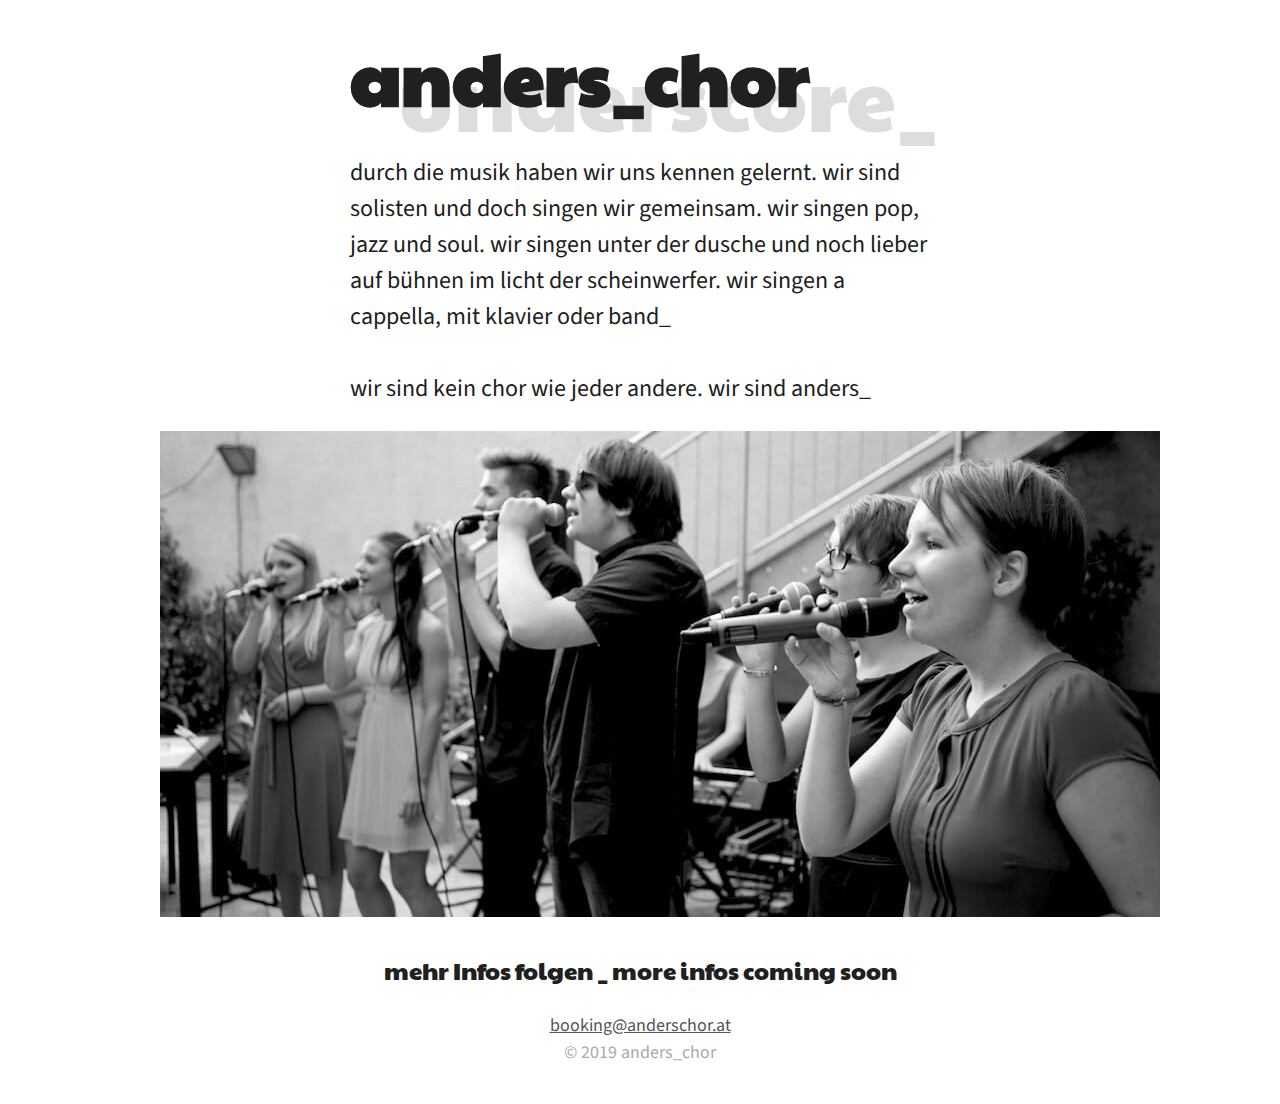
==== _coming-soon/index.html @ 67d32b9b "add coming soon page" ====
<!DOCTYPE html>
<html>
  <head>
    <meta charset="utf-8" />
    <meta name="viewport" content="width=device-width, initial-scale=1.0" />
    <meta
      name="description"
      content="Das Vokalensemble anders_chor besteht aus sechs talentierten Sängerinnen und Sängern und singt Pop, Soul und Jazz bei unterschiedlichsten Anlässen."
    />
    <link
      rel="icon"
      type="image/png"
      href="./favicon-16x16.png"
      sizes="16x16"
    />
    <link
      rel="icon"
      type="image/png"
      href="./favicon-32x32.png"
      sizes="32x32"
    />
    <link rel="shortcut icon" href="./favicon.ico" type="image/x-icon" />
    <title>
      anders_chor _ das Vokalensemble für Konzertabende, Firmenfeiern,
      Hochzeiten und Taufen
    </title>
    <link
      href="https://fonts.googleapis.com/css?family=Paytone+One|Source+Sans+Pro&display=swap"
      rel="stylesheet"
    />
    <link href="./styles.css" rel="stylesheet" />
    <script src="./script.js"></script>
  </head>
  <body>
    <div class="content-wrapper">
      <div class="content-header">
        <h1 class="headline">anders_chor</h1>
        <span class="subheadline-h1" aria-hidden="true">underscore_</span>
      </div>
      <p>
        durch die musik haben wir uns kennen gelernt. wir sind solisten und doch
        singen wir gemeinsam. wir singen pop, jazz und soul. wir singen unter
        der dusche und noch lieber auf bühnen im licht der scheinwerfer. wir
        singen a cappella, mit klavier oder band_<br /><br />
        wir sind kein chor wie jeder andere. wir sind anders_
      </p>
      <p>
        <img
          src="./chor.jpg"
          alt="Magda, Teresa, Alex, Connor, Lydia, Lara – Vokal Oval"
          class="image-wide"
        />
      </p>
      <p class="comingsoon">mehr Infos folgen _ more infos coming soon</p>
      <footer class="footer">
        <p>
          <a href="mailto:booking@anderschor.at">booking@anderschor.at</a>
          <br />
          &copy; 2019 anders_chor
        </p>
      </footer>
    </div>
  </body>
</html>
---- _coming-soon/styles.css ----
*,
*:before,
*:after {
  box-sizing: border-box;
}
body {
  margin: 0;
  padding: 0;
  font-family: "Source Sans Pro", sans-serif;
  font-size: 18px;
  line-height: 1.5;
  color: #202020;
}
h1 {
  font-size: 42px; /* font size fallback */
  font-size: 12vw;
}
img {
  max-width: 100%;
}
a {
  color: #555;
  text-decoration: underline;
}
a:hover {
  text-decoration: none;
}

.content-wrapper {
  padding: 20px;
}

.content-header {
  position: relative;
}
.headline {
  font-family: "Paytone One", sans-serif;
  position: relative;
  z-index: 5;
  margin: 0;
}
.subheadline-h1 {
  font-family: "Paytone One", sans-serif;
  font-size: 44px; /* font size fallback */
  font-size: 13vw;
  color: #ddd;
  position: absolute;
  top: 8vw;
  left: 2vw;
  z-index: 3;
  line-height: 1;
}
.comingsoon {
  font-family: "Paytone One", sans-serif;
  text-align: center;
}
.footer {
  text-align: center;
  color: #aaa;
  font-size: 18px;
}

@media screen and (min-width: 620px) {
  body {
    font-size: 24px;
  }

  .content-wrapper {
    max-width: 620px;
    margin: 0 auto;
  }

  h1 {
    font-size: 74px;
  }

  .subheadline-h1 {
    font-size: 90px;
    left: 1rem;
    top: 30px;
  }
}

@media screen and (min-width: 1000px) {
  h1 {
    font-size: 74px;
  }

  .subheadline-h1 {
    font-size: 90px;
    left: 3rem;
    top: 30px;
  }
  .image-wide {
    width: 1000px;
    max-width: 1000px;
    margin-left: -190px;
  }
}
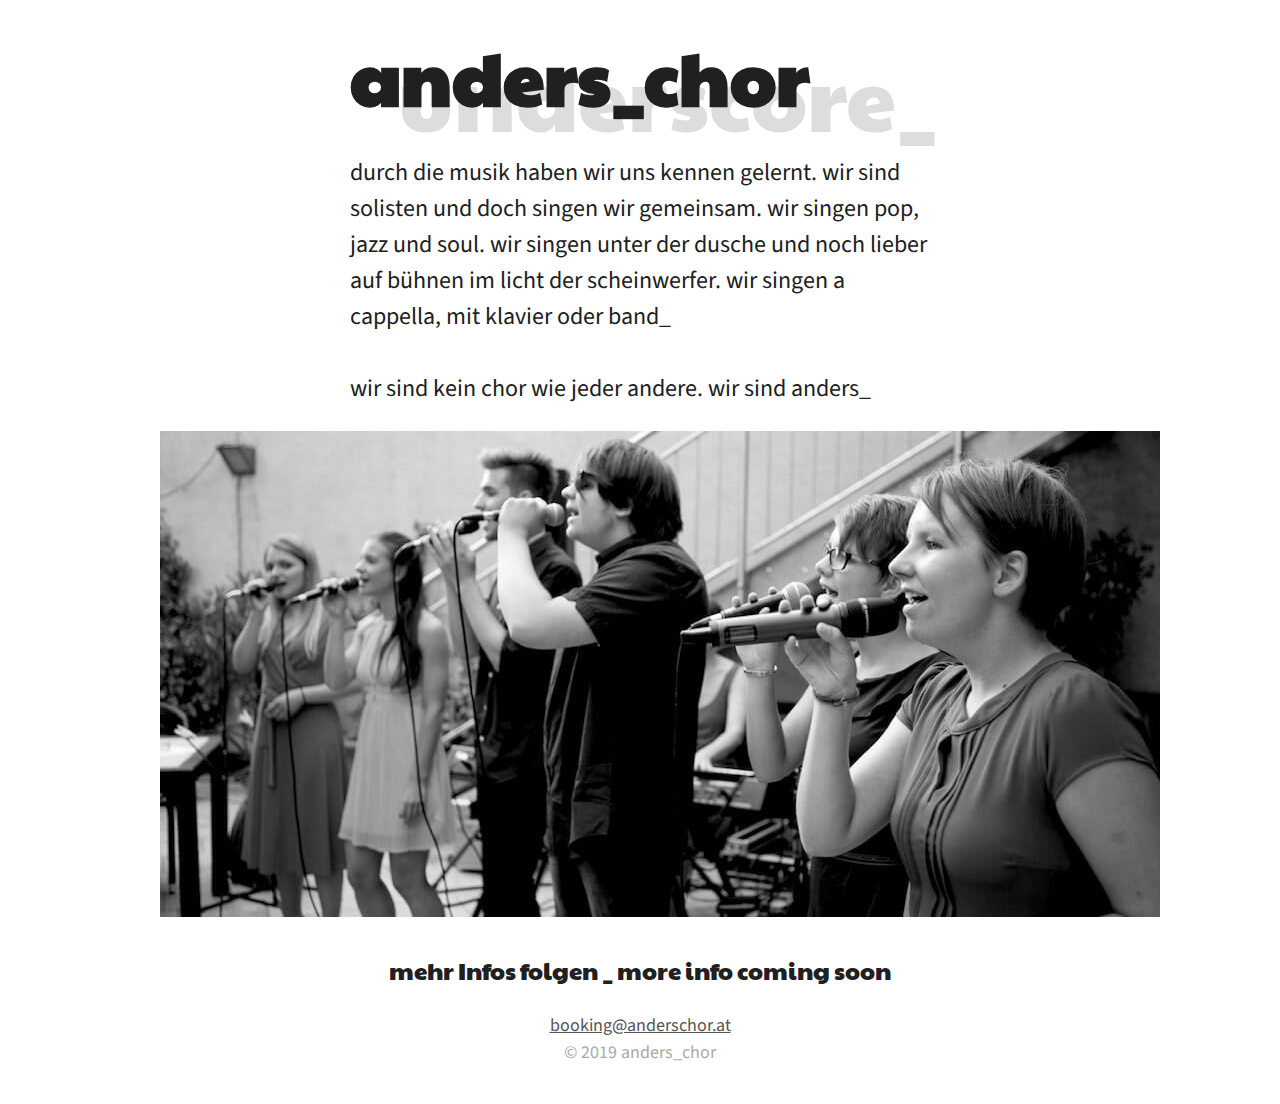
==== commit eee6336f: "fix typo" ====
--- a/_coming-soon/index.html
+++ b/_coming-soon/index.html
@@ -51,7 +51,7 @@
           class="image-wide"
         />
       </p>
-      <p class="comingsoon">mehr Infos folgen _ more infos coming soon</p>
+      <p class="comingsoon">mehr Infos folgen _ more info coming soon</p>
       <footer class="footer">
         <p>
           <a href="mailto:booking@anderschor.at">booking@anderschor.at</a>
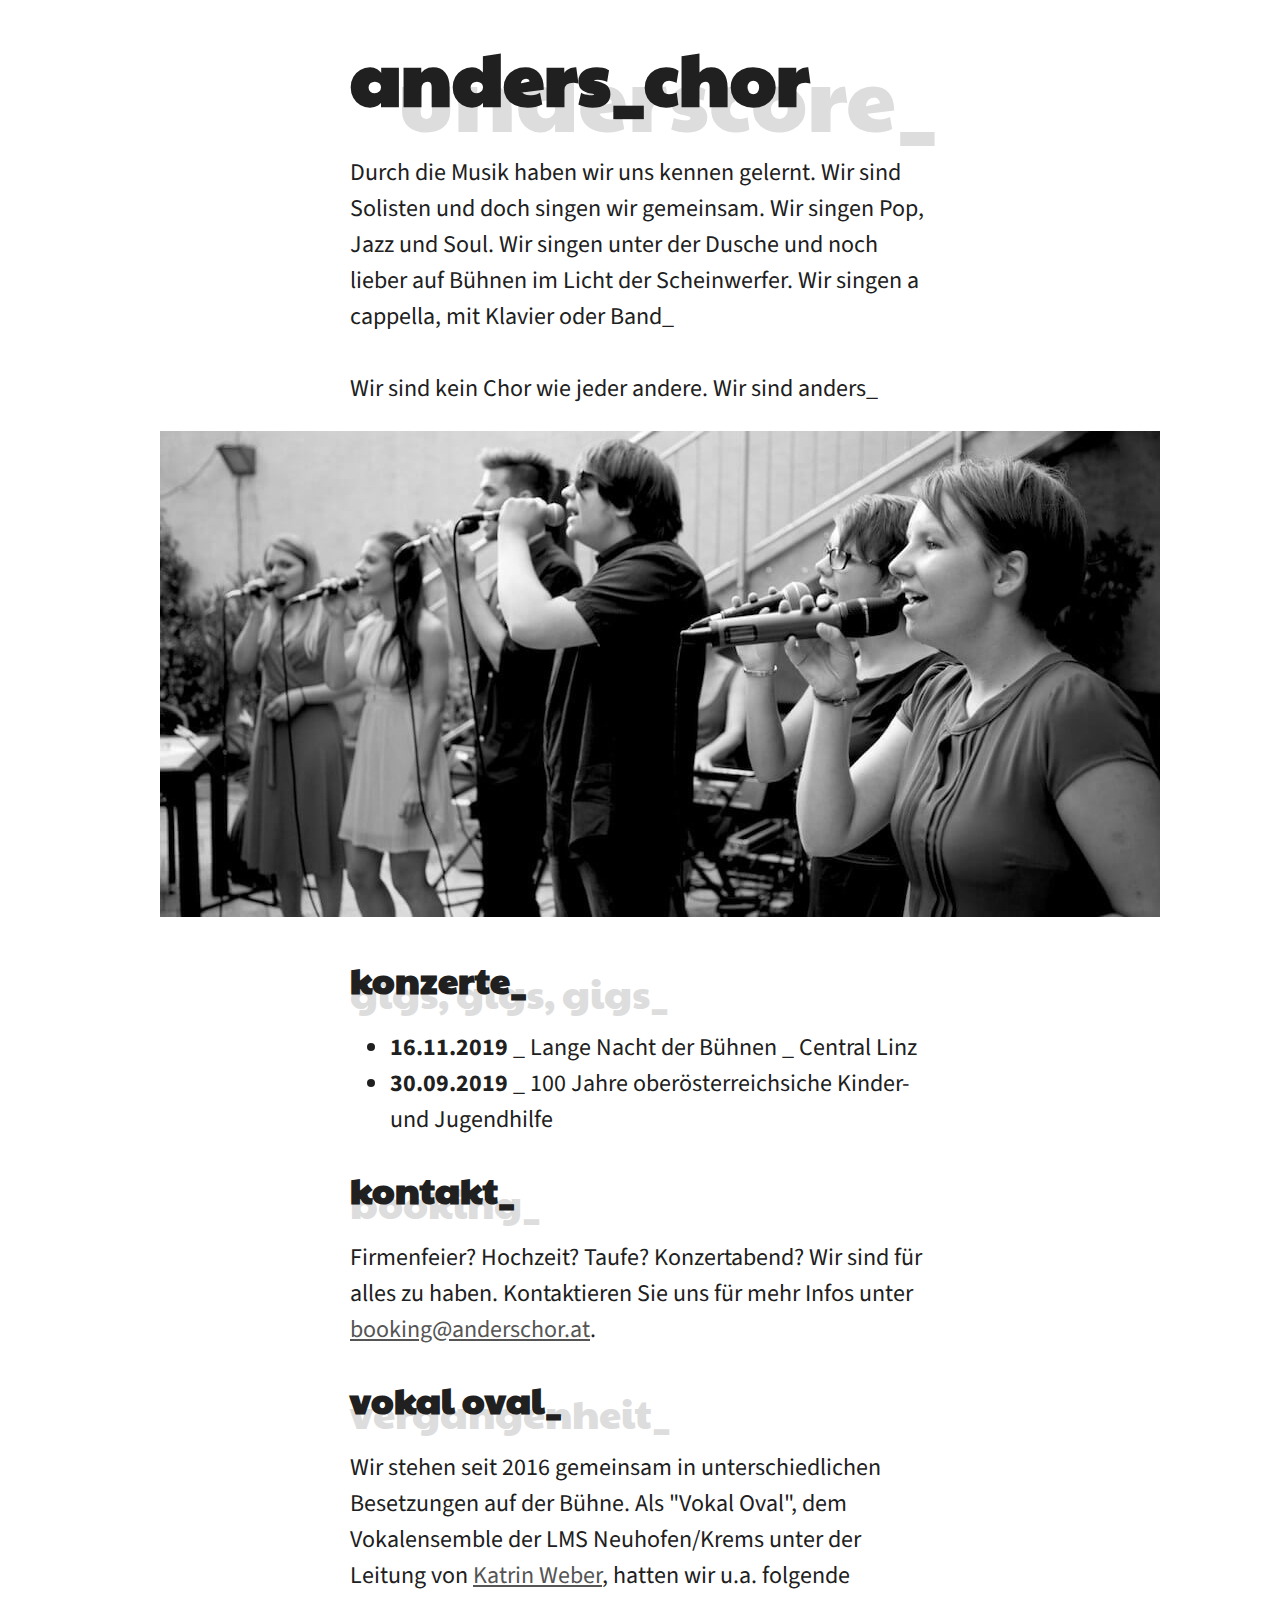
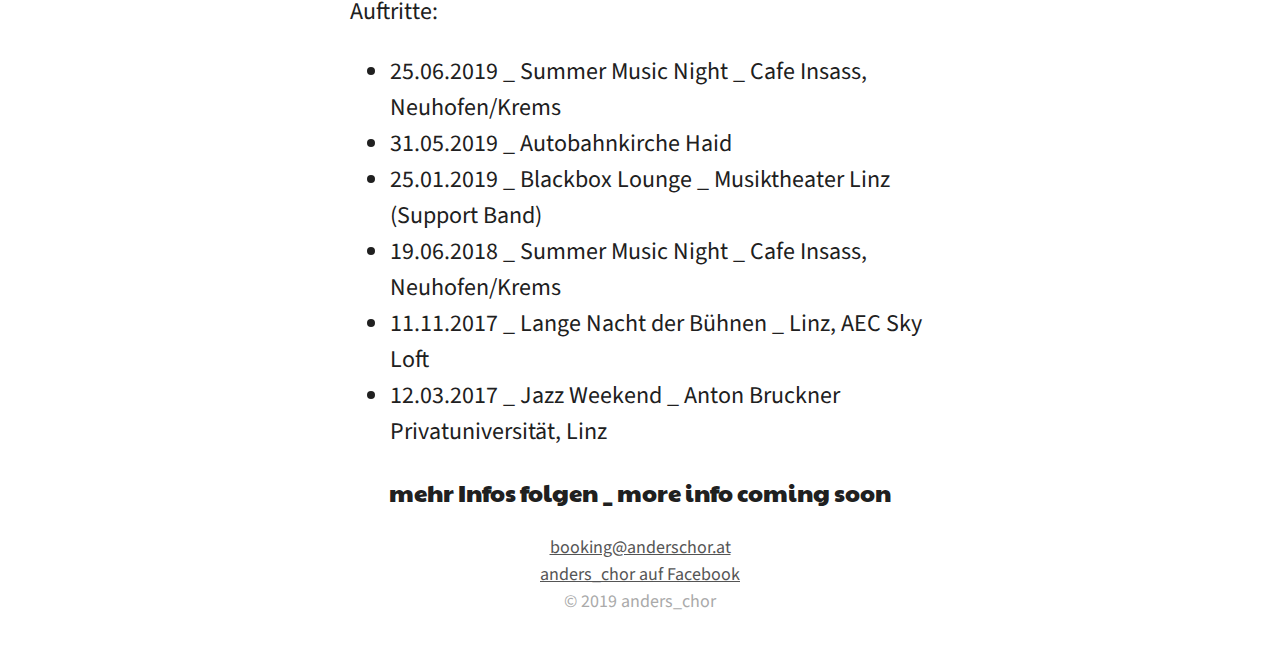
==== commit e640053d: "update coming soon page" ====
--- a/_coming-soon/index.html
+++ b/_coming-soon/index.html
@@ -1,64 +1,89 @@
 <!DOCTYPE html>
 <html>
-  <head>
-    <meta charset="utf-8" />
-    <meta name="viewport" content="width=device-width, initial-scale=1.0" />
-    <meta
-      name="description"
-      content="Das Vokalensemble anders_chor besteht aus sechs talentierten Sängerinnen und Sängern und singt Pop, Soul und Jazz bei unterschiedlichsten Anlässen."
-    />
-    <link
-      rel="icon"
-      type="image/png"
-      href="./favicon-16x16.png"
-      sizes="16x16"
-    />
-    <link
-      rel="icon"
-      type="image/png"
-      href="./favicon-32x32.png"
-      sizes="32x32"
-    />
-    <link rel="shortcut icon" href="./favicon.ico" type="image/x-icon" />
-    <title>
-      anders_chor _ das Vokalensemble für Konzertabende, Firmenfeiern,
-      Hochzeiten und Taufen
-    </title>
-    <link
-      href="https://fonts.googleapis.com/css?family=Paytone+One|Source+Sans+Pro&display=swap"
-      rel="stylesheet"
-    />
-    <link href="./styles.css" rel="stylesheet" />
-    <script src="./script.js"></script>
-  </head>
-  <body>
-    <div class="content-wrapper">
-      <div class="content-header">
-        <h1 class="headline">anders_chor</h1>
-        <span class="subheadline-h1" aria-hidden="true">underscore_</span>
-      </div>
+
+<head>
+  <meta charset="utf-8" />
+  <meta name="viewport" content="width=device-width, initial-scale=1.0" />
+  <meta name="description"
+    content="Das Vokalensemble anders_chor besteht aus sechs talentierten Sängerinnen und Sängern und singt Pop, Soul und Jazz bei unterschiedlichsten Anlässen." />
+  <link rel="icon" type="image/png" href="./favicon-16x16.png" sizes="16x16" />
+  <link rel="icon" type="image/png" href="./favicon-32x32.png" sizes="32x32" />
+  <link rel="shortcut icon" href="./favicon.ico" type="image/x-icon" />
+  <title>
+    anders_chor _ das Vokalensemble für Konzertabende, Firmenfeiern,
+    Hochzeiten und Taufen
+  </title>
+  <link href="https://fonts.googleapis.com/css?family=Paytone+One|Source+Sans+Pro&display=swap" rel="stylesheet" />
+  <link href="./styles.css" rel="stylesheet" />
+</head>
+
+<body>
+  <div class="content-wrapper">
+    <div class="content-header">
+      <h1 class="headline">anders_chor</h1>
+      <span class="subheadline-h1" aria-hidden="true">underscore_</span>
+    </div>
+    <p>
+      Durch die Musik haben wir uns kennen gelernt. Wir sind Solisten und doch
+      singen wir gemeinsam. Wir singen Pop, Jazz und Soul. Wir singen unter
+      der Dusche und noch lieber auf Bühnen im Licht der Scheinwerfer. Wir
+      singen a cappella, mit Klavier oder Band_<br /><br />
+      Wir sind kein Chor wie jeder andere. Wir sind anders_
+    </p>
+    <p>
+      <img src="./chor.jpg" alt="Magda, Teresa, Alex, Connor, Lydia, Lara – Vokal Oval" class="image-wide" />
+    </p>
+    <div class="content-header">
+      <h2 class="headline">konzerte_</h2>
+      <span class="subheadline-h2 hide-sm" aria-hidden="true">gigs, gigs, gigs_</span>
+      <span class="subheadline-h2 hide-lg" aria-hidden="true">gigs_</span>
+    </div>
+    <ul>
+      <li><strong>16.11.2019</strong> _ Lange Nacht der Bühnen _ Central Linz</li>
+      <li>
+        <strong>30.09.2019</strong> _ 100 Jahre oberösterreichsiche Kinder-
+        und Jugendhilfe
+      </li>
+    </ul>
+    <div class="content-header">
+      <h2 class="headline">kontakt_</h2>
+      <span class="subheadline-h2" aria-hidden="true">booking_</span>
+    </div>
+    <p>
+      Firmenfeier? Hochzeit? Taufe? Konzertabend? Wir sind für alles zu haben.
+      Kontaktieren Sie uns für mehr Infos unter <a href="mailto:booking@anderschor.at">booking@anderschor.at</a>.
+    </p>
+    <div class="content-header">
+      <h2 class="headline">vokal oval_</h2>
+      <span class="subheadline-h2 hide-sm" aria-hidden="true">vergangenheit_</span>
+      <span class="subheadline-h2 hide-lg" aria-hidden="true">vergangen_</span>
+    </div>
+    <p>
+      Wir stehen seit 2016 gemeinsam in unterschiedlichen Besetzungen auf der
+      Bühne. Als "Vokal Oval", dem Vokalensemble der LMS Neuhofen/Krems unter der Leitung von <a
+        href="http://www.katrinweber.net/" target="_blank" rel="noopener noreferrer">Katrin Weber</a>,
+      hatten wir u.a. folgende Auftritte:
+    </p>
+    <ul>
+      <li>25.06.2019 _ Summer Music Night _ Cafe Insass, Neuhofen/Krems</li>
+      <li>31.05.2019 _ Autobahnkirche Haid</li>
+      <li>25.01.2019 _ Blackbox Lounge _ Musiktheater Linz (Support Band)</li>
+      <li>19.06.2018 _ Summer Music Night _ Cafe Insass, Neuhofen/Krems</li>
+      <li>11.11.2017 _ Lange Nacht der Bühnen _ Linz, AEC Sky Loft</li>
+      <li>
+        12.03.2017 _ Jazz Weekend _ Anton Bruckner Privatuniversität, Linz
+      </li>
+    </ul>
+    <p class="comingsoon">mehr Infos folgen _ more info coming soon</p>
+    <footer class="footer">
       <p>
-        durch die musik haben wir uns kennen gelernt. wir sind solisten und doch
-        singen wir gemeinsam. wir singen pop, jazz und soul. wir singen unter
-        der dusche und noch lieber auf bühnen im licht der scheinwerfer. wir
-        singen a cappella, mit klavier oder band_<br /><br />
-        wir sind kein chor wie jeder andere. wir sind anders_
+        <a href="mailto:booking@anderschor.at">booking@anderschor.at</a>
+        <br />
+        <a href="https://www.facebook.com/anderschor/" rel="noopener noreferrer">anders_chor auf Facebook</a><br />
+        &copy; 2019 anders_chor
       </p>
-      <p>
-        <img
-          src="./chor.jpg"
-          alt="Magda, Teresa, Alex, Connor, Lydia, Lara – Vokal Oval"
-          class="image-wide"
-        />
-      </p>
-      <p class="comingsoon">mehr Infos folgen _ more info coming soon</p>
-      <footer class="footer">
-        <p>
-          <a href="mailto:booking@anderschor.at">booking@anderschor.at</a>
-          <br />
-          &copy; 2019 anders_chor
-        </p>
-      </footer>
-    </div>
-  </body>
-</html>
+    </footer>
+  </div>
+</body>
+
+</html>--- a/_coming-soon/styles.css
+++ b/_coming-soon/styles.css
@@ -50,6 +50,15 @@
   z-index: 3;
   line-height: 1;
 }
+.subheadline-h2 {
+  font-family: "Paytone One", sans-serif;
+  font-size: 35px;
+  color: #ddd;
+  position: absolute;
+  top: 10px;
+  z-index: 3;
+  line-height: 1;
+}
 .comingsoon {
   font-family: "Paytone One", sans-serif;
   text-align: center;
@@ -58,6 +67,10 @@
   text-align: center;
   color: #aaa;
   font-size: 18px;
+}
+
+.hide-sm {
+  display: none;
 }
 
 @media screen and (min-width: 620px) {
@@ -79,6 +92,17 @@
     left: 1rem;
     top: 30px;
   }
+  .subheadline-h2 {
+    font-size: 40px;
+    top: 20px;
+  }
+
+  .hide-sm {
+    display: block;
+  }
+  .hide-lg {
+    display: none;
+  }
 }
 
 @media screen and (min-width: 1000px) {
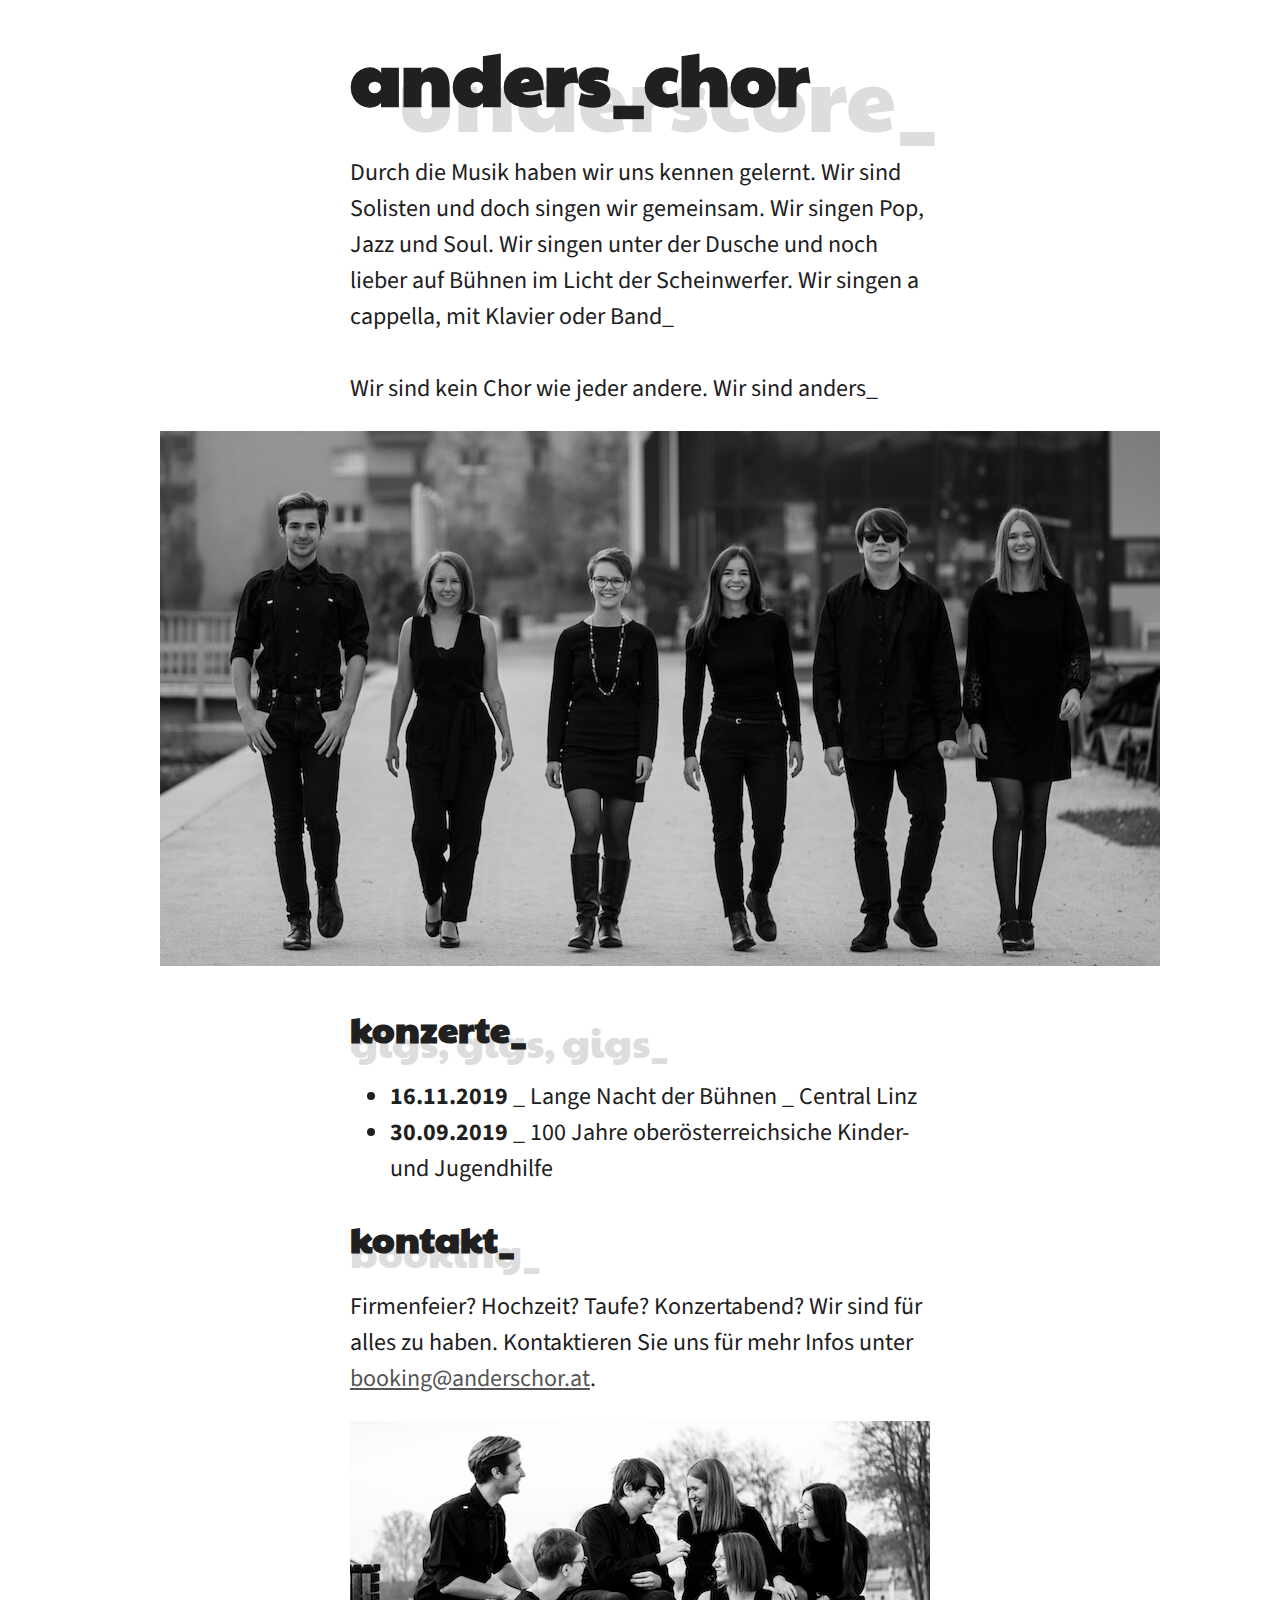
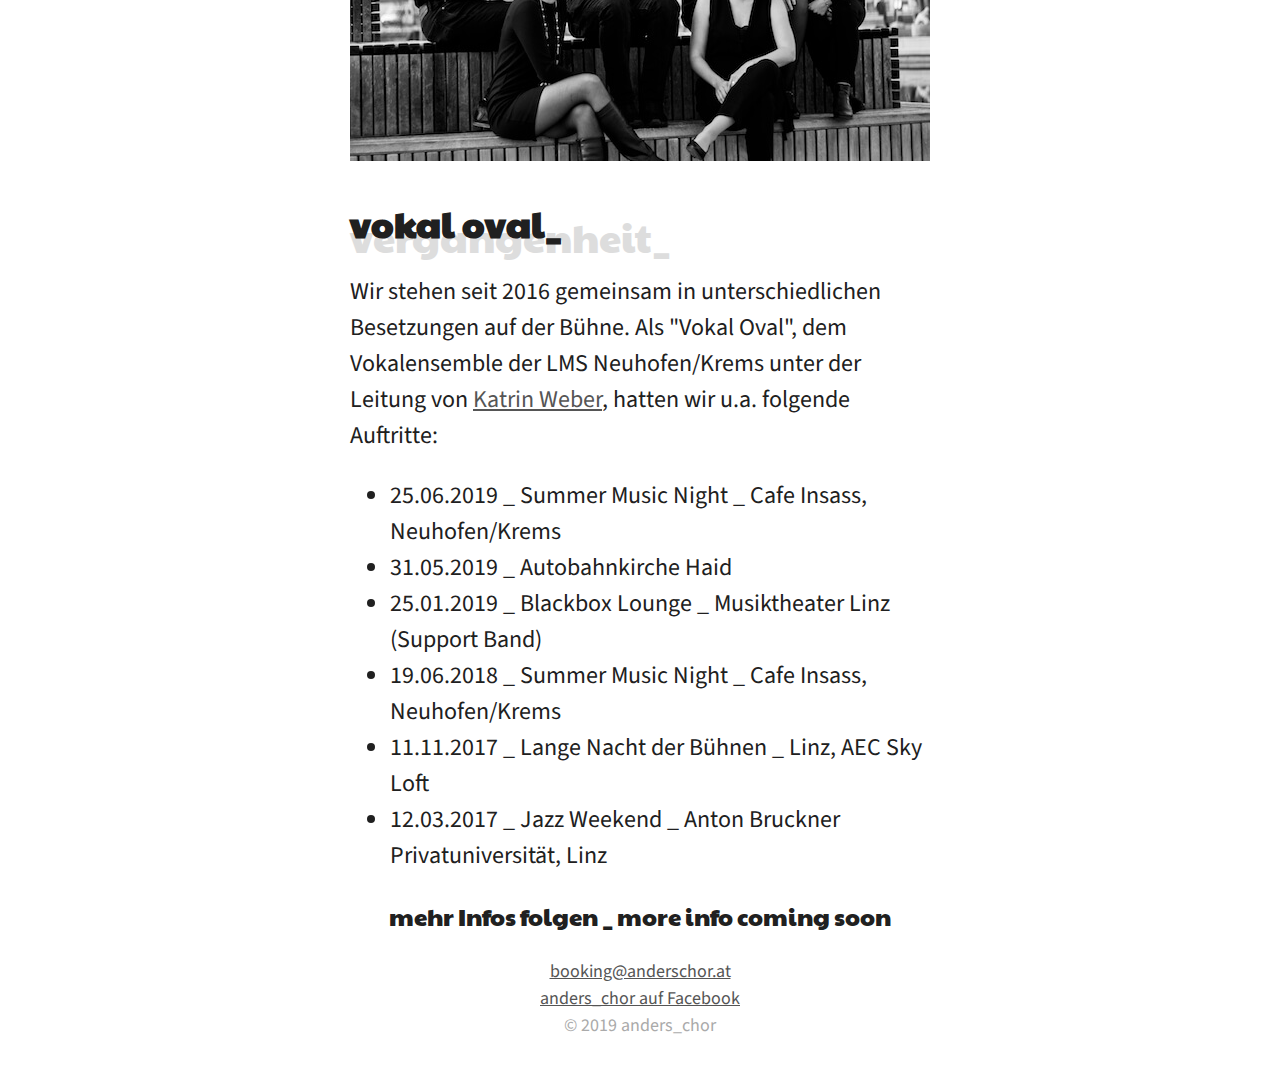
==== commit 5d20a869: "added new photos" ====
--- a/_coming-soon/index.html
+++ b/_coming-soon/index.html
@@ -1,89 +1,147 @@
 <!DOCTYPE html>
 <html>
+  <head>
+    <meta charset="utf-8" />
+    <meta name="viewport" content="width=device-width, initial-scale=1.0" />
+    <meta
+      name="description"
+      content="Das Vokalensemble anders_chor besteht aus sechs talentierten Sängerinnen und Sängern und singt Pop, Soul und Jazz bei unterschiedlichsten Anlässen."
+    />
+    <meta
+      property="og:title"
+      content="anders_chor – das Vokalensemble für Konzertabende, Firmenfeiern,
+      Hochzeiten und Taufen"
+    />
+    <meta
+      property="og:description"
+      content="Das Vokalensemble anders_chor besteht aus sechs talentierten Sängerinnen und Sängern und singt Pop, Soul und Jazz bei unterschiedlichsten Anlässen."
+    />
+    <meta property="og:url" content="https://www.anderschor.at" />
+    <meta property="og:type" content="website" />
+    <meta
+      property="og:image"
+      content="https://www.anderschor.at/anders-chor.jpg"
+    />
+    <meta property="og:locale" content="de_AT" />
+    <meta name="twitter:card" content="summary_large_image" />
+    <link
+      rel="icon"
+      type="image/png"
+      href="./favicon-16x16.png"
+      sizes="16x16"
+    />
+    <link
+      rel="icon"
+      type="image/png"
+      href="./favicon-32x32.png"
+      sizes="32x32"
+    />
+    <link rel="shortcut icon" href="./favicon.ico" type="image/x-icon" />
+    <title>
+      anders_chor _ das Vokalensemble für Konzertabende, Firmenfeiern,
+      Hochzeiten und Taufen
+    </title>
+    <link
+      href="https://fonts.googleapis.com/css?family=Paytone+One|Source+Sans+Pro&display=swap"
+      rel="stylesheet"
+    />
+    <link href="./styles.css" rel="stylesheet" />
+  </head>
 
-<head>
-  <meta charset="utf-8" />
-  <meta name="viewport" content="width=device-width, initial-scale=1.0" />
-  <meta name="description"
-    content="Das Vokalensemble anders_chor besteht aus sechs talentierten Sängerinnen und Sängern und singt Pop, Soul und Jazz bei unterschiedlichsten Anlässen." />
-  <link rel="icon" type="image/png" href="./favicon-16x16.png" sizes="16x16" />
-  <link rel="icon" type="image/png" href="./favicon-32x32.png" sizes="32x32" />
-  <link rel="shortcut icon" href="./favicon.ico" type="image/x-icon" />
-  <title>
-    anders_chor _ das Vokalensemble für Konzertabende, Firmenfeiern,
-    Hochzeiten und Taufen
-  </title>
-  <link href="https://fonts.googleapis.com/css?family=Paytone+One|Source+Sans+Pro&display=swap" rel="stylesheet" />
-  <link href="./styles.css" rel="stylesheet" />
-</head>
-
-<body>
-  <div class="content-wrapper">
-    <div class="content-header">
-      <h1 class="headline">anders_chor</h1>
-      <span class="subheadline-h1" aria-hidden="true">underscore_</span>
+  <body>
+    <div class="content-wrapper">
+      <div class="content-header">
+        <h1 class="headline">anders_chor</h1>
+        <span class="subheadline-h1" aria-hidden="true">underscore_</span>
+      </div>
+      <p>
+        Durch die Musik haben wir uns kennen gelernt. Wir sind Solisten und doch
+        singen wir gemeinsam. Wir singen Pop, Jazz und Soul. Wir singen unter
+        der Dusche und noch lieber auf Bühnen im Licht der Scheinwerfer. Wir
+        singen a cappella, mit Klavier oder Band_<br /><br />
+        Wir sind kein Chor wie jeder andere. Wir sind anders_
+      </p>
+      <p>
+        <img
+          src="./anders-chor.jpg"
+          alt="Alex, Lara, Lydia, Teresa, Connor, Amelie - anders_chor"
+          class="image-wide"
+        />
+      </p>
+      <div class="content-header">
+        <h2 class="headline">konzerte_</h2>
+        <span class="subheadline-h2 hide-sm" aria-hidden="true"
+          >gigs, gigs, gigs_</span
+        >
+        <span class="subheadline-h2 hide-lg" aria-hidden="true">gigs_</span>
+      </div>
+      <ul>
+        <li>
+          <strong>16.11.2019</strong> _ Lange Nacht der Bühnen _ Central Linz
+        </li>
+        <li>
+          <strong>30.09.2019</strong> _ 100 Jahre oberösterreichsiche Kinder-
+          und Jugendhilfe
+        </li>
+      </ul>
+      <div class="content-header">
+        <h2 class="headline">kontakt_</h2>
+        <span class="subheadline-h2" aria-hidden="true">booking_</span>
+      </div>
+      <p>
+        Firmenfeier? Hochzeit? Taufe? Konzertabend? Wir sind für alles zu haben.
+        Kontaktieren Sie uns für mehr Infos unter
+        <a href="mailto:booking@anderschor.at">booking@anderschor.at</a>.
+      </p>
+      <p>
+        <img
+          src="./anders-chor-talking.jpg"
+          alt="Alex, Lara, Lydia, Teresa, Connor, Amelie - anders_chor"
+        />
+      </p>
+      <div class="content-header">
+        <h2 class="headline">vokal oval_</h2>
+        <span class="subheadline-h2 hide-sm" aria-hidden="true"
+          >vergangenheit_</span
+        >
+        <span class="subheadline-h2 hide-lg" aria-hidden="true"
+          >vergangen_</span
+        >
+      </div>
+      <p>
+        Wir stehen seit 2016 gemeinsam in unterschiedlichen Besetzungen auf der
+        Bühne. Als "Vokal Oval", dem Vokalensemble der LMS Neuhofen/Krems unter
+        der Leitung von
+        <a
+          href="http://www.katrinweber.net/"
+          target="_blank"
+          rel="noopener noreferrer"
+          >Katrin Weber</a
+        >, hatten wir u.a. folgende Auftritte:
+      </p>
+      <ul>
+        <li>25.06.2019 _ Summer Music Night _ Cafe Insass, Neuhofen/Krems</li>
+        <li>31.05.2019 _ Autobahnkirche Haid</li>
+        <li>25.01.2019 _ Blackbox Lounge _ Musiktheater Linz (Support Band)</li>
+        <li>19.06.2018 _ Summer Music Night _ Cafe Insass, Neuhofen/Krems</li>
+        <li>11.11.2017 _ Lange Nacht der Bühnen _ Linz, AEC Sky Loft</li>
+        <li>
+          12.03.2017 _ Jazz Weekend _ Anton Bruckner Privatuniversität, Linz
+        </li>
+      </ul>
+      <p class="comingsoon">mehr Infos folgen _ more info coming soon</p>
+      <footer class="footer">
+        <p>
+          <a href="mailto:booking@anderschor.at">booking@anderschor.at</a>
+          <br />
+          <a
+            href="https://www.facebook.com/anderschor/"
+            rel="noopener noreferrer"
+            >anders_chor auf Facebook</a
+          ><br />
+          &copy; 2019 anders_chor
+        </p>
+      </footer>
     </div>
-    <p>
-      Durch die Musik haben wir uns kennen gelernt. Wir sind Solisten und doch
-      singen wir gemeinsam. Wir singen Pop, Jazz und Soul. Wir singen unter
-      der Dusche und noch lieber auf Bühnen im Licht der Scheinwerfer. Wir
-      singen a cappella, mit Klavier oder Band_<br /><br />
-      Wir sind kein Chor wie jeder andere. Wir sind anders_
-    </p>
-    <p>
-      <img src="./chor.jpg" alt="Magda, Teresa, Alex, Connor, Lydia, Lara – Vokal Oval" class="image-wide" />
-    </p>
-    <div class="content-header">
-      <h2 class="headline">konzerte_</h2>
-      <span class="subheadline-h2 hide-sm" aria-hidden="true">gigs, gigs, gigs_</span>
-      <span class="subheadline-h2 hide-lg" aria-hidden="true">gigs_</span>
-    </div>
-    <ul>
-      <li><strong>16.11.2019</strong> _ Lange Nacht der Bühnen _ Central Linz</li>
-      <li>
-        <strong>30.09.2019</strong> _ 100 Jahre oberösterreichsiche Kinder-
-        und Jugendhilfe
-      </li>
-    </ul>
-    <div class="content-header">
-      <h2 class="headline">kontakt_</h2>
-      <span class="subheadline-h2" aria-hidden="true">booking_</span>
-    </div>
-    <p>
-      Firmenfeier? Hochzeit? Taufe? Konzertabend? Wir sind für alles zu haben.
-      Kontaktieren Sie uns für mehr Infos unter <a href="mailto:booking@anderschor.at">booking@anderschor.at</a>.
-    </p>
-    <div class="content-header">
-      <h2 class="headline">vokal oval_</h2>
-      <span class="subheadline-h2 hide-sm" aria-hidden="true">vergangenheit_</span>
-      <span class="subheadline-h2 hide-lg" aria-hidden="true">vergangen_</span>
-    </div>
-    <p>
-      Wir stehen seit 2016 gemeinsam in unterschiedlichen Besetzungen auf der
-      Bühne. Als "Vokal Oval", dem Vokalensemble der LMS Neuhofen/Krems unter der Leitung von <a
-        href="http://www.katrinweber.net/" target="_blank" rel="noopener noreferrer">Katrin Weber</a>,
-      hatten wir u.a. folgende Auftritte:
-    </p>
-    <ul>
-      <li>25.06.2019 _ Summer Music Night _ Cafe Insass, Neuhofen/Krems</li>
-      <li>31.05.2019 _ Autobahnkirche Haid</li>
-      <li>25.01.2019 _ Blackbox Lounge _ Musiktheater Linz (Support Band)</li>
-      <li>19.06.2018 _ Summer Music Night _ Cafe Insass, Neuhofen/Krems</li>
-      <li>11.11.2017 _ Lange Nacht der Bühnen _ Linz, AEC Sky Loft</li>
-      <li>
-        12.03.2017 _ Jazz Weekend _ Anton Bruckner Privatuniversität, Linz
-      </li>
-    </ul>
-    <p class="comingsoon">mehr Infos folgen _ more info coming soon</p>
-    <footer class="footer">
-      <p>
-        <a href="mailto:booking@anderschor.at">booking@anderschor.at</a>
-        <br />
-        <a href="https://www.facebook.com/anderschor/" rel="noopener noreferrer">anders_chor auf Facebook</a><br />
-        &copy; 2019 anders_chor
-      </p>
-    </footer>
-  </div>
-</body>
-
-</html>+  </body>
+</html>
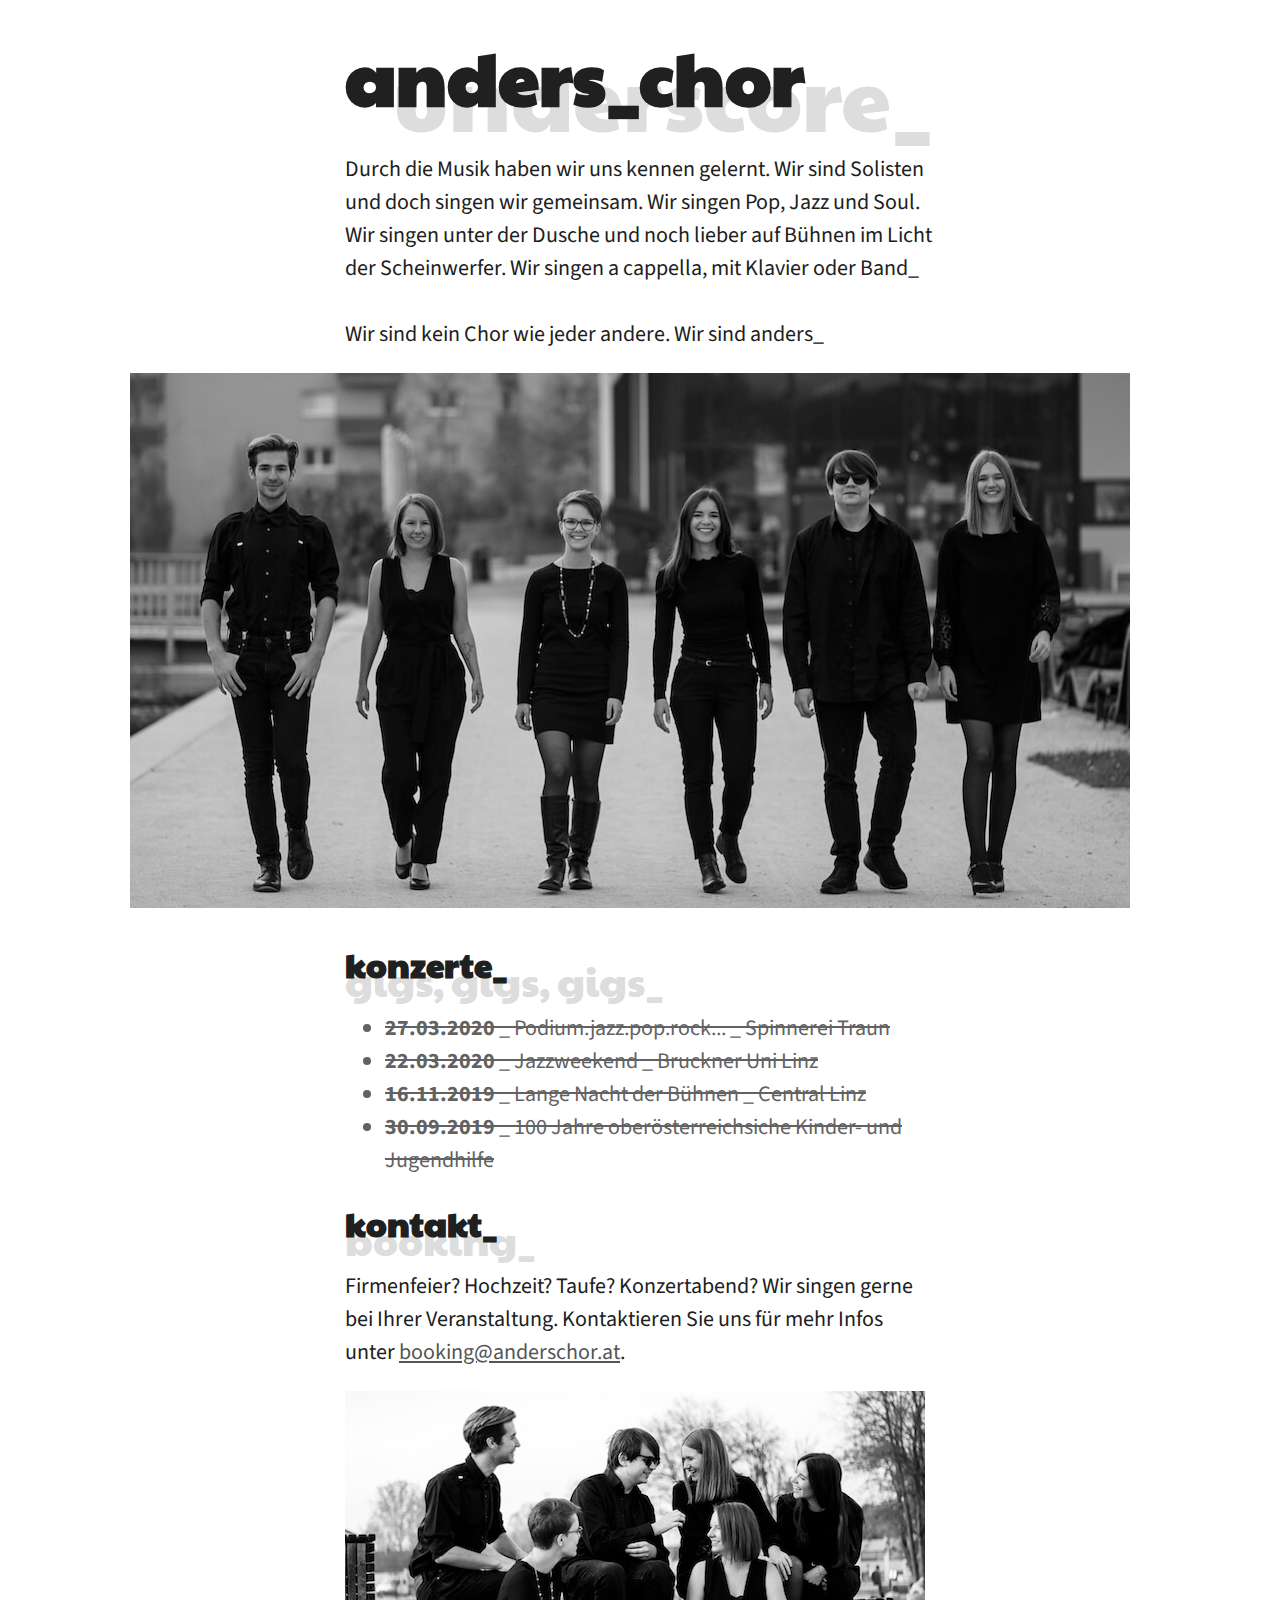
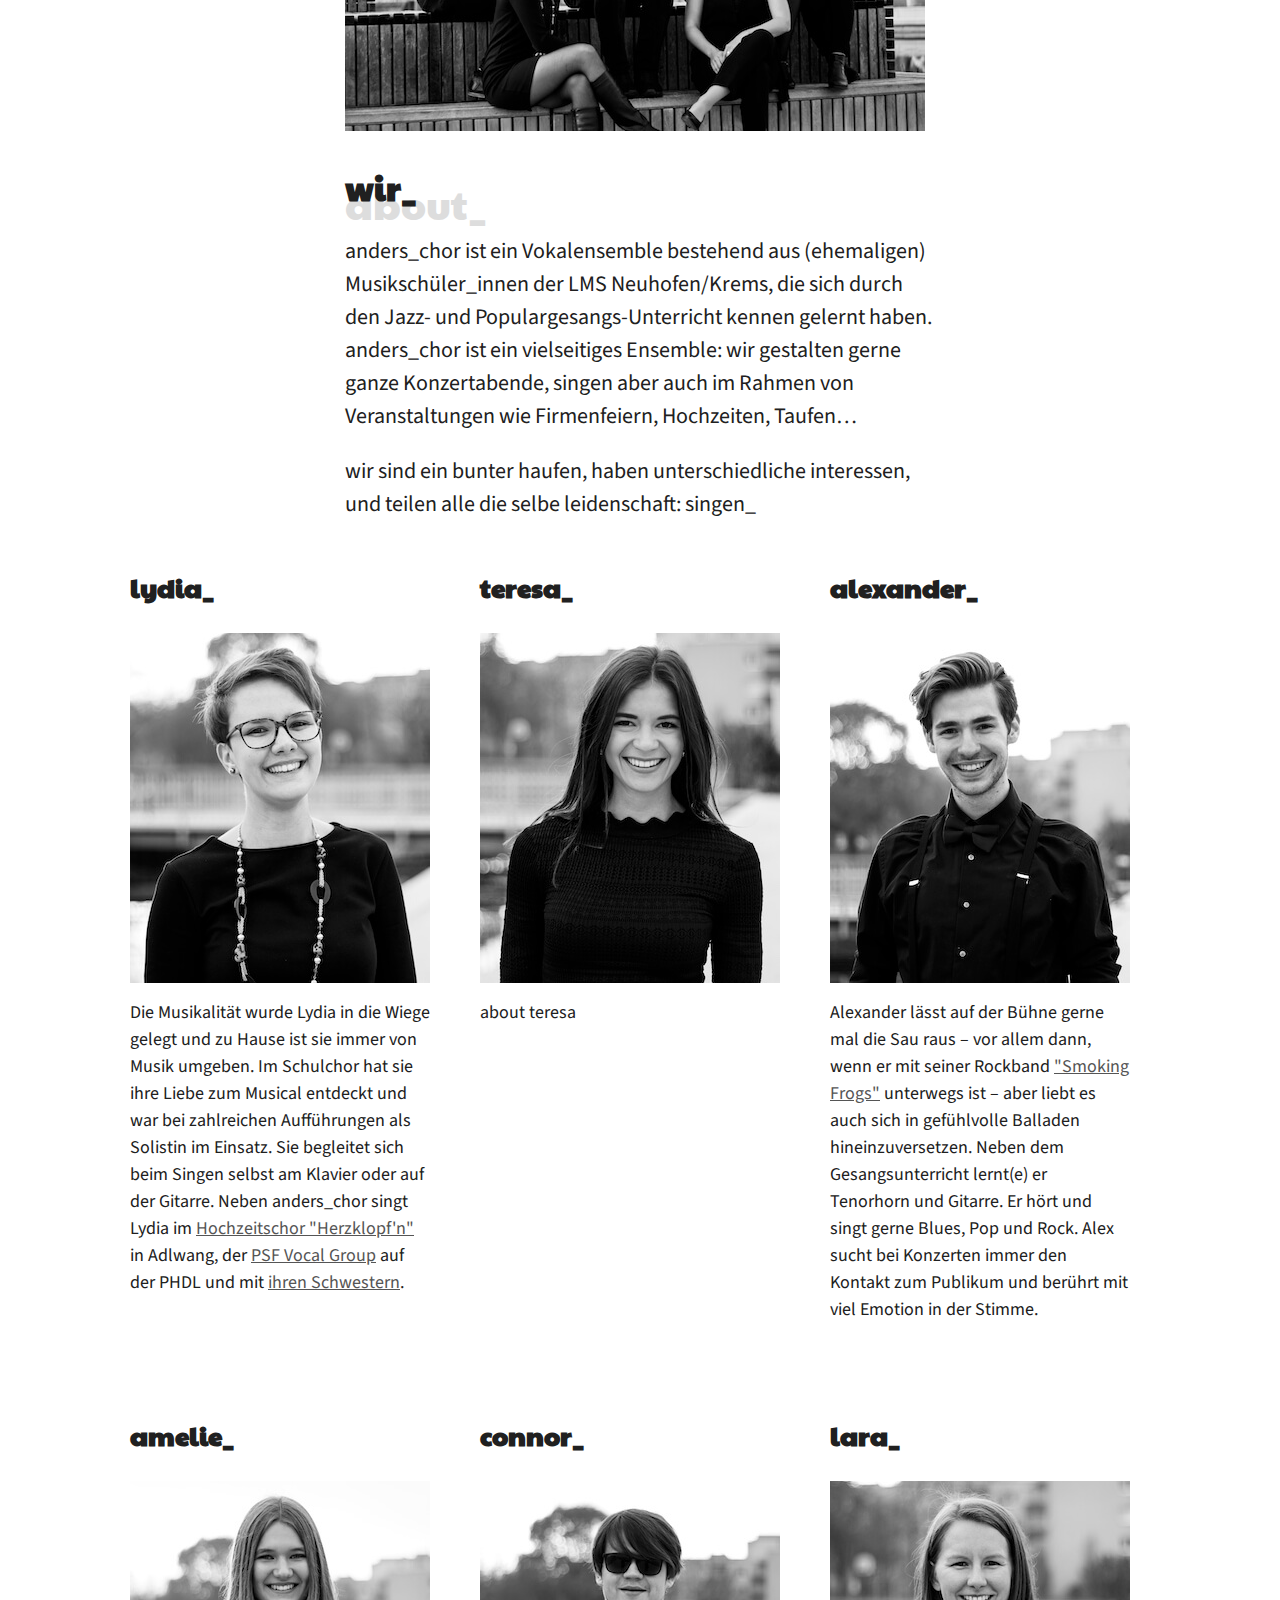
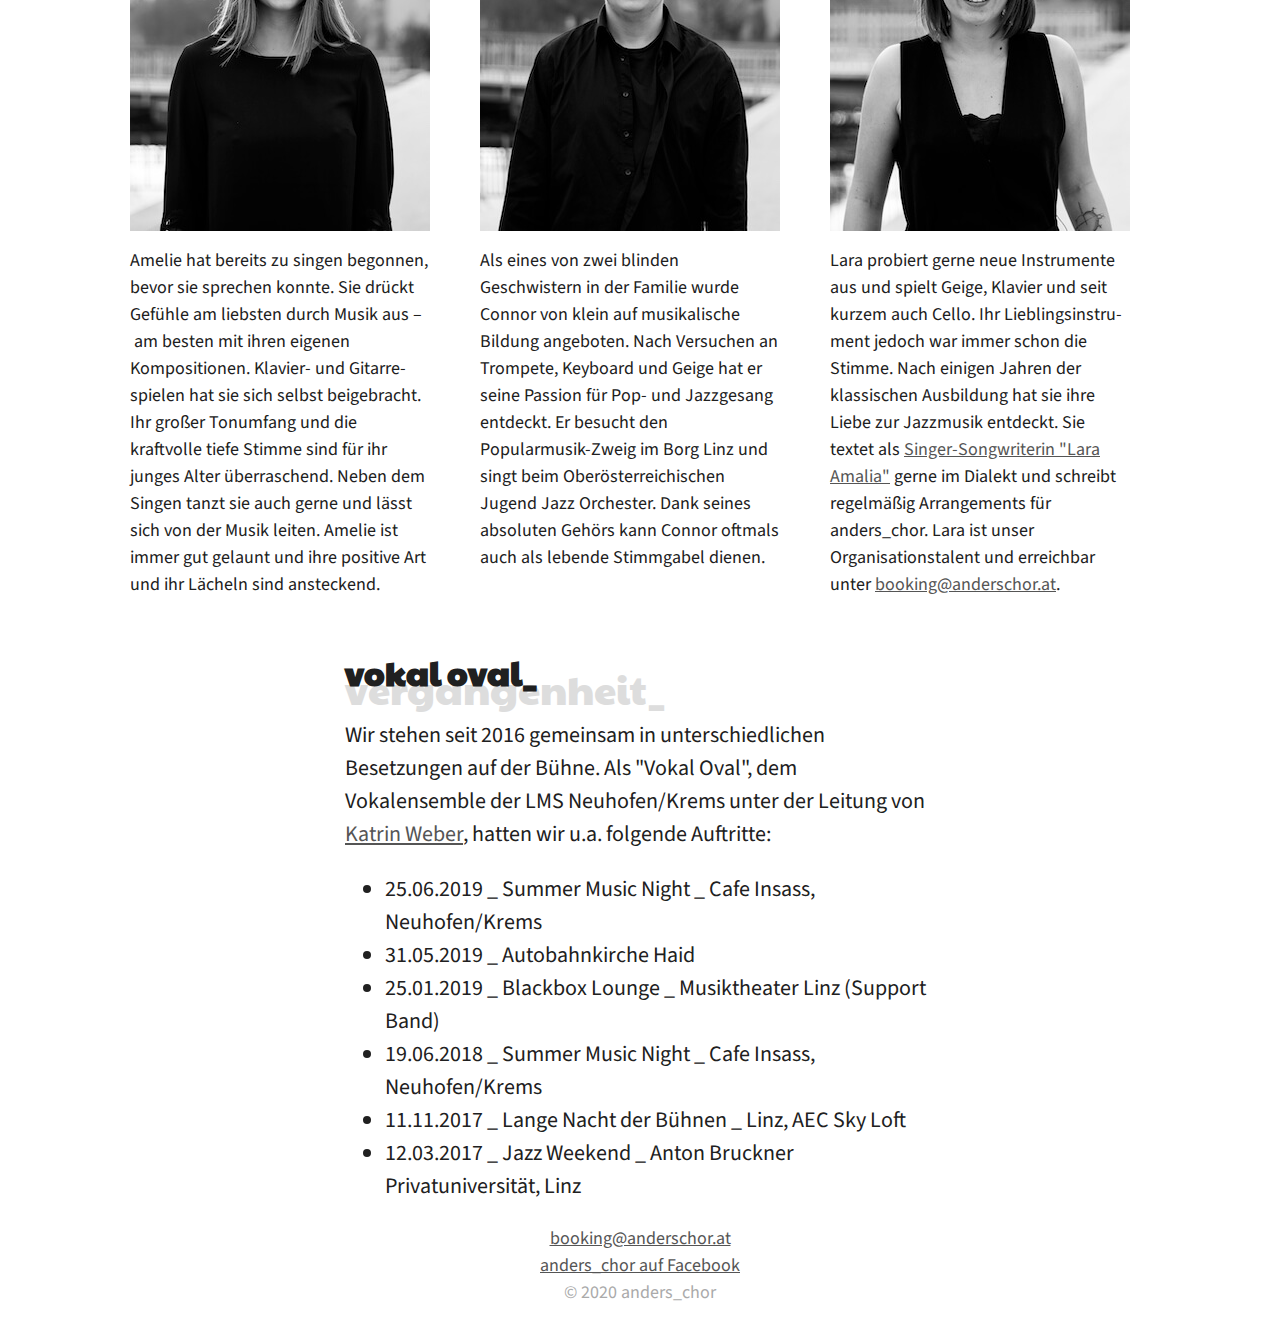
==== commit 73c5728c: "add script for gigs, add texts and images" ====
--- a/_coming-soon/index.html
+++ b/_coming-soon/index.html
@@ -18,28 +18,14 @@
     />
     <meta property="og:url" content="https://www.anderschor.at" />
     <meta property="og:type" content="website" />
-    <meta
-      property="og:image"
-      content="https://www.anderschor.at/anders-chor.jpg"
-    />
+    <meta property="og:image" content="https://www.anderschor.at/anders-chor.jpg" />
     <meta property="og:locale" content="de_AT" />
     <meta name="twitter:card" content="summary_large_image" />
-    <link
-      rel="icon"
-      type="image/png"
-      href="./favicon-16x16.png"
-      sizes="16x16"
-    />
-    <link
-      rel="icon"
-      type="image/png"
-      href="./favicon-32x32.png"
-      sizes="32x32"
-    />
+    <link rel="icon" type="image/png" href="./favicon-16x16.png" sizes="16x16" />
+    <link rel="icon" type="image/png" href="./favicon-32x32.png" sizes="32x32" />
     <link rel="shortcut icon" href="./favicon.ico" type="image/x-icon" />
     <title>
-      anders_chor _ das Vokalensemble für Konzertabende, Firmenfeiern,
-      Hochzeiten und Taufen
+      anders_chor _ das Vokalensemble für Konzertabende, Firmenfeiern, Hochzeiten und Taufen
     </title>
     <link
       href="https://fonts.googleapis.com/css?family=Paytone+One|Source+Sans+Pro&display=swap"
@@ -55,10 +41,9 @@
         <span class="subheadline-h1" aria-hidden="true">underscore_</span>
       </div>
       <p>
-        Durch die Musik haben wir uns kennen gelernt. Wir sind Solisten und doch
-        singen wir gemeinsam. Wir singen Pop, Jazz und Soul. Wir singen unter
-        der Dusche und noch lieber auf Bühnen im Licht der Scheinwerfer. Wir
-        singen a cappella, mit Klavier oder Band_<br /><br />
+        Durch die Musik haben wir uns kennen gelernt. Wir sind Solisten und doch singen wir
+        gemeinsam. Wir singen Pop, Jazz und Soul. Wir singen unter der Dusche und noch lieber auf
+        Bühnen im Licht der Scheinwerfer. Wir singen a cappella, mit Klavier oder Band_<br /><br />
         Wir sind kein Chor wie jeder andere. Wir sind anders_
       </p>
       <p>
@@ -70,18 +55,17 @@
       </p>
       <div class="content-header">
         <h2 class="headline">konzerte_</h2>
-        <span class="subheadline-h2 hide-sm" aria-hidden="true"
-          >gigs, gigs, gigs_</span
-        >
+        <span class="subheadline-h2 hide-sm" aria-hidden="true">gigs, gigs, gigs_</span>
         <span class="subheadline-h2 hide-lg" aria-hidden="true">gigs_</span>
       </div>
       <ul>
-        <li>
-          <strong>16.11.2019</strong> _ Lange Nacht der Bühnen _ Central Linz
+        <li class="js-gig">
+          <strong>27.03.2020</strong> _ Podium.jazz.pop.rock... _ Spinnerei Traun
         </li>
-        <li>
-          <strong>30.09.2019</strong> _ 100 Jahre oberösterreichsiche Kinder-
-          und Jugendhilfe
+        <li class="js-gig"><strong>22.03.2020</strong> _ Jazzweekend _ Bruckner Uni Linz</li>
+        <li class="js-gig"><strong>16.11.2019</strong> _ Lange Nacht der Bühnen _ Central Linz</li>
+        <li class="js-gig">
+          <strong>30.09.2019</strong> _ 100 Jahre oberösterreichsiche Kinder- und Jugendhilfe
         </li>
       </ul>
       <div class="content-header">
@@ -89,7 +73,7 @@
         <span class="subheadline-h2" aria-hidden="true">booking_</span>
       </div>
       <p>
-        Firmenfeier? Hochzeit? Taufe? Konzertabend? Wir sind für alles zu haben.
+        Firmenfeier? Hochzeit? Taufe? Konzertabend? Wir singen gerne bei Ihrer Veranstaltung.
         Kontaktieren Sie uns für mehr Infos unter
         <a href="mailto:booking@anderschor.at">booking@anderschor.at</a>.
       </p>
@@ -99,23 +83,129 @@
           alt="Alex, Lara, Lydia, Teresa, Connor, Amelie - anders_chor"
         />
       </p>
+
+      <div class="content-header">
+        <h2 class="headline">wir_</h2>
+        <span class="subheadline-h2" aria-hidden="true">about_</span>
+      </div>
+      <p>
+        anders_chor ist ein Vokalensemble bestehend aus (ehemaligen) Musikschüler_innen der LMS
+        Neuhofen/Krems, die sich durch den Jazz- und Populargesangs-Unterricht kennen gelernt haben.
+        anders_chor ist ein vielseitiges Ensemble: wir gestalten gerne ganze Konzertabende, singen
+        aber auch im Rahmen von Veranstaltungen wie Firmenfeiern, Hochzeiten, Taufen…
+      </p>
+      <p>
+        wir sind ein bunter haufen, haben unterschiedliche interessen, und teilen alle die selbe
+        leidenschaft: singen_
+      </p>
+
+      <div class="singers">
+        <div>
+          <h3 class="headline-singers headline-lydia">lydia_</h3>
+          <div class="singer-content">
+            <img src="./images/lydia.jpg" alt="Lydia" />
+            <p>
+              Die Musikalität wurde Lydia in die Wiege gelegt und zu Hause ist sie immer von Musik
+              umgeben. Im Schulchor hat sie ihre Liebe zum Musical entdeckt und war bei zahlreichen
+              Aufführungen als Solistin im Einsatz. Sie begleitet sich beim Singen selbst am Klavier
+              oder auf der Gitarre. Neben anders_chor singt Lydia im
+              <a href="https://herzklopfn.wordpress.com" target="_blank" rel="noopener noreferrer"
+                >Hochzeitschor "Herzklopf'n"</a
+              >
+              in Adlwang, der
+              <a href="https://psf.ph-linz.at/de/vocal/" target="_blank" rel="noopener noreferrer"
+                >PSF Vocal Group</a
+              >
+              auf der PHDL und mit
+              <a
+                href="https://www.facebook.com/Gesangsduo-Vocalissimo-100884068036515/"
+                target="_blank"
+                rel="noopener noreferrer"
+                >ihren Schwestern</a
+              >.
+            </p>
+          </div>
+        </div>
+        <div>
+          <h3 class="headline-singers headline-teresa">teresa_</h3>
+          <div class="singer-content">
+            <img src="./images/teresa.jpg" alt="Teresa" />
+            <p>about teresa</p>
+          </div>
+        </div>
+        <div>
+          <h3 class="headline-singers headline-alexander">alexander_</h3>
+          <div class="singer-content">
+            <img src="./images/alex.jpg" alt="Alexander" />
+            <p>
+              Alexander lässt auf der Bühne gerne mal die Sau raus – vor allem dann, wenn er mit
+              seiner Rockband
+              <a href="https://www.smokingfrogs.at" target="_blank" rel="noopener noreferrer"
+                >"Smoking Frogs"</a
+              >
+              unterwegs ist – aber liebt es auch sich in gefühlvolle Balladen hineinzuversetzen.
+              Neben dem Gesangsunterricht lernt(e) er Tenorhorn und Gitarre. Er hört und singt gerne
+              Blues, Pop und Rock. Alex sucht bei Konzerten immer den Kontakt zum Publikum und
+              berührt mit viel Emotion in der Stimme.
+            </p>
+          </div>
+        </div>
+        <div>
+          <h3 class="headline-singers headline-amelie">amelie_</h3>
+          <div class="singer-content">
+            <img src="./images/amelie.jpg" alt="Amelie" />
+            <p>
+              Amelie hat bereits zu singen begonnen, bevor sie sprechen konnte. Sie drückt Gefühle
+              am liebsten durch Musik aus – am besten mit ihren eigenen Kompositionen. Klavier- und
+              Gitarre-spielen hat sie sich selbst beigebracht. Ihr großer Tonumfang und die
+              kraftvolle tiefe Stimme sind für ihr junges Alter überraschend. Neben dem Singen tanzt
+              sie auch gerne und lässt sich von der Musik leiten. Amelie ist immer gut gelaunt und
+              ihre positive Art und ihr Lächeln sind ansteckend.
+            </p>
+          </div>
+        </div>
+        <div>
+          <h3 class="headline-singers headline-connor">connor_</h3>
+          <div class="singer-content">
+            <img src="./images/connor.jpg" alt="Connor" />
+            <p>
+              Als eines von zwei blinden Geschwistern in der Familie wurde Connor von klein auf
+              musikalische Bildung angeboten. Nach Versuchen an Trompete, Keyboard und Geige hat er
+              seine Passion für Pop- und Jazzgesang entdeckt. Er besucht den Popularmusik-Zweig im
+              Borg Linz und singt beim Oberösterreichischen Jugend Jazz Orchester. Dank seines
+              absoluten Gehörs kann Connor oftmals auch als lebende Stimmgabel dienen.
+            </p>
+          </div>
+        </div>
+        <div>
+          <h3 class="headline-singers headline-lara">lara_</h3>
+          <div class="singer-content">
+            <img src="./images/lara.jpg" alt="Lara" />
+            <p>
+              Lara probiert gerne neue Instrumente aus und spielt Geige, Klavier und seit kurzem
+              auch Cello. Ihr Lieblings&shy;ins&shy;tru&shy;ment jedoch war immer schon die Stimme.
+              Nach einigen Jahren der klassischen Ausbildung hat sie ihre Liebe zur Jazzmusik
+              entdeckt. Sie textet als
+              <a href="https://laraamalia.at/music/" target="_blank" rel="noopener noreferrer"
+                >Singer-Songwriterin "Lara Amalia"</a
+              >
+              gerne im Dialekt und schreibt regelmäßig Arrangements für anders_chor. Lara ist unser
+              Organisationstalent und erreichbar unter
+              <a href="mailto:booking@anderschor.at">booking@anderschor.at</a>.
+            </p>
+          </div>
+        </div>
+      </div>
+
       <div class="content-header">
         <h2 class="headline">vokal oval_</h2>
-        <span class="subheadline-h2 hide-sm" aria-hidden="true"
-          >vergangenheit_</span
-        >
-        <span class="subheadline-h2 hide-lg" aria-hidden="true"
-          >vergangen_</span
-        >
-      </div>
-      <p>
-        Wir stehen seit 2016 gemeinsam in unterschiedlichen Besetzungen auf der
-        Bühne. Als "Vokal Oval", dem Vokalensemble der LMS Neuhofen/Krems unter
-        der Leitung von
-        <a
-          href="http://www.katrinweber.net/"
-          target="_blank"
-          rel="noopener noreferrer"
+        <span class="subheadline-h2 hide-sm" aria-hidden="true">vergangenheit_</span>
+        <span class="subheadline-h2 hide-lg" aria-hidden="true">vergangen_</span>
+      </div>
+      <p>
+        Wir stehen seit 2016 gemeinsam in unterschiedlichen Besetzungen auf der Bühne. Als "Vokal
+        Oval", dem Vokalensemble der LMS Neuhofen/Krems unter der Leitung von
+        <a href="http://www.katrinweber.net/" target="_blank" rel="noopener noreferrer"
           >Katrin Weber</a
         >, hatten wir u.a. folgende Auftritte:
       </p>
@@ -129,19 +219,17 @@
           12.03.2017 _ Jazz Weekend _ Anton Bruckner Privatuniversität, Linz
         </li>
       </ul>
-      <p class="comingsoon">mehr Infos folgen _ more info coming soon</p>
       <footer class="footer">
         <p>
           <a href="mailto:booking@anderschor.at">booking@anderschor.at</a>
           <br />
-          <a
-            href="https://www.facebook.com/anderschor/"
-            rel="noopener noreferrer"
+          <a href="https://www.facebook.com/anderschor/" rel="noopener noreferrer"
             >anders_chor auf Facebook</a
           ><br />
-          &copy; 2019 anders_chor
+          &copy; 2020 anders_chor
         </p>
       </footer>
     </div>
+    <script src="./script.js"></script>
   </body>
 </html>
--- a/_coming-soon/styles.css
+++ b/_coming-soon/styles.css
@@ -59,6 +59,15 @@
   z-index: 3;
   line-height: 1;
 }
+.headline-singers {
+  font-family: "Paytone One", sans-serif;
+}
+
+.singers img {
+  display: block;
+  margin: 0 auto;
+}
+
 .comingsoon {
   font-family: "Paytone One", sans-serif;
   text-align: center;
@@ -73,13 +82,32 @@
   display: none;
 }
 
+.gig--past {
+  opacity: 0.7;
+  text-decoration: line-through;
+}
+
+@supports (display: grid) {
+  .singers {
+    display: grid;
+  }
+}
+
+.singers {
+  margin-bottom: 2rem;
+}
+
+.singer-content {
+  font-size: 16px;
+}
+
 @media screen and (min-width: 620px) {
   body {
-    font-size: 24px;
+    font-size: 22px;
   }
 
   .content-wrapper {
-    max-width: 620px;
+    max-width: 630px;
     margin: 0 auto;
   }
 
@@ -103,6 +131,25 @@
   .hide-lg {
     display: none;
   }
+
+  .singer-content {
+    font-size: 18px;
+    display: flex;
+    justify-content: space-between;
+    align-items: flex-start;
+  }
+
+  .singer-content > * {
+    flex-basis: 47%;
+  }
+
+  .singers img {
+    margin: 0;
+  }
+
+  .singers p {
+    margin-top: 0;
+  }
 }
 
 @media screen and (min-width: 1000px) {
@@ -115,9 +162,22 @@
     left: 3rem;
     top: 30px;
   }
-  .image-wide {
+  .image-wide,
+  .singers {
     width: 1000px;
     max-width: 1000px;
-    margin-left: -190px;
+    margin-left: -215px;
+  }
+  .singers {
+    grid-template-columns: 1fr 1fr 1fr;
+    grid-gap: 50px;
+  }
+
+  .singer-content {
+    display: block;
+  }
+
+  .singers p {
+    margin-top: 1rem;
   }
 }
